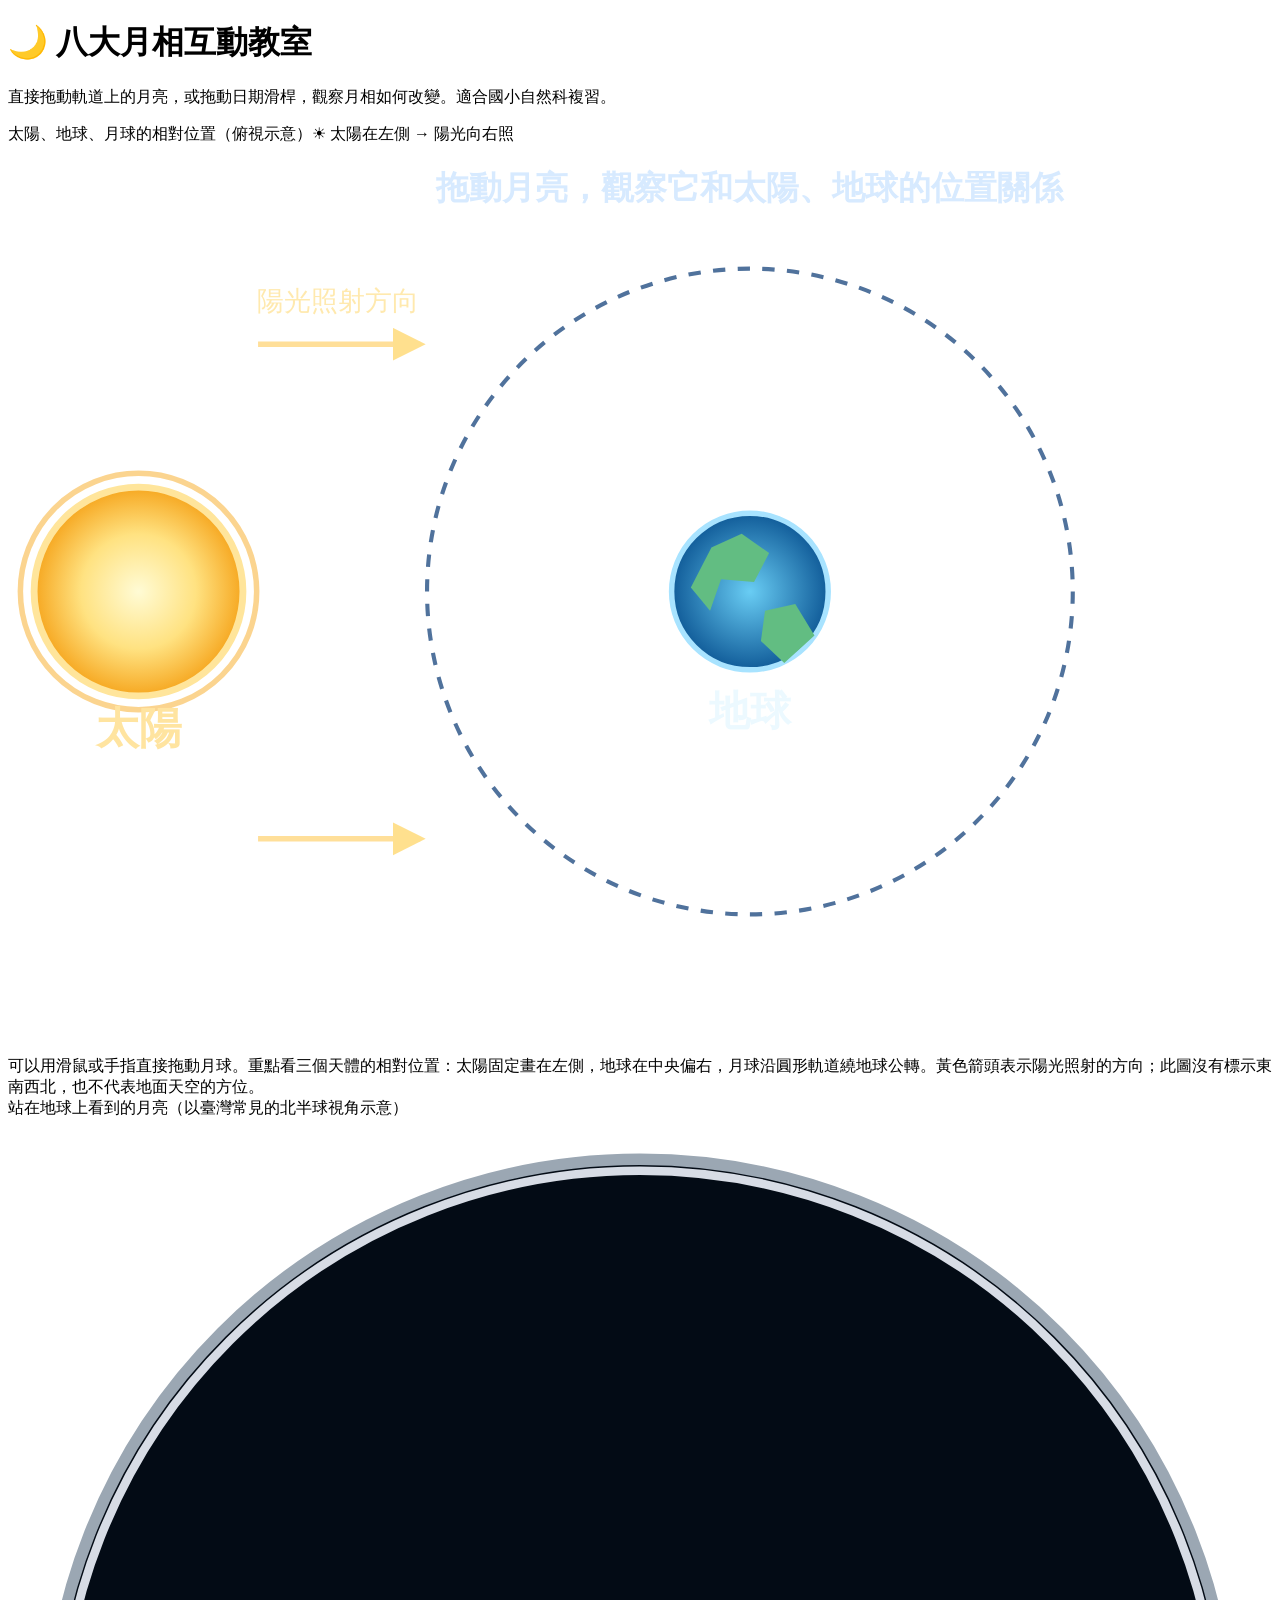
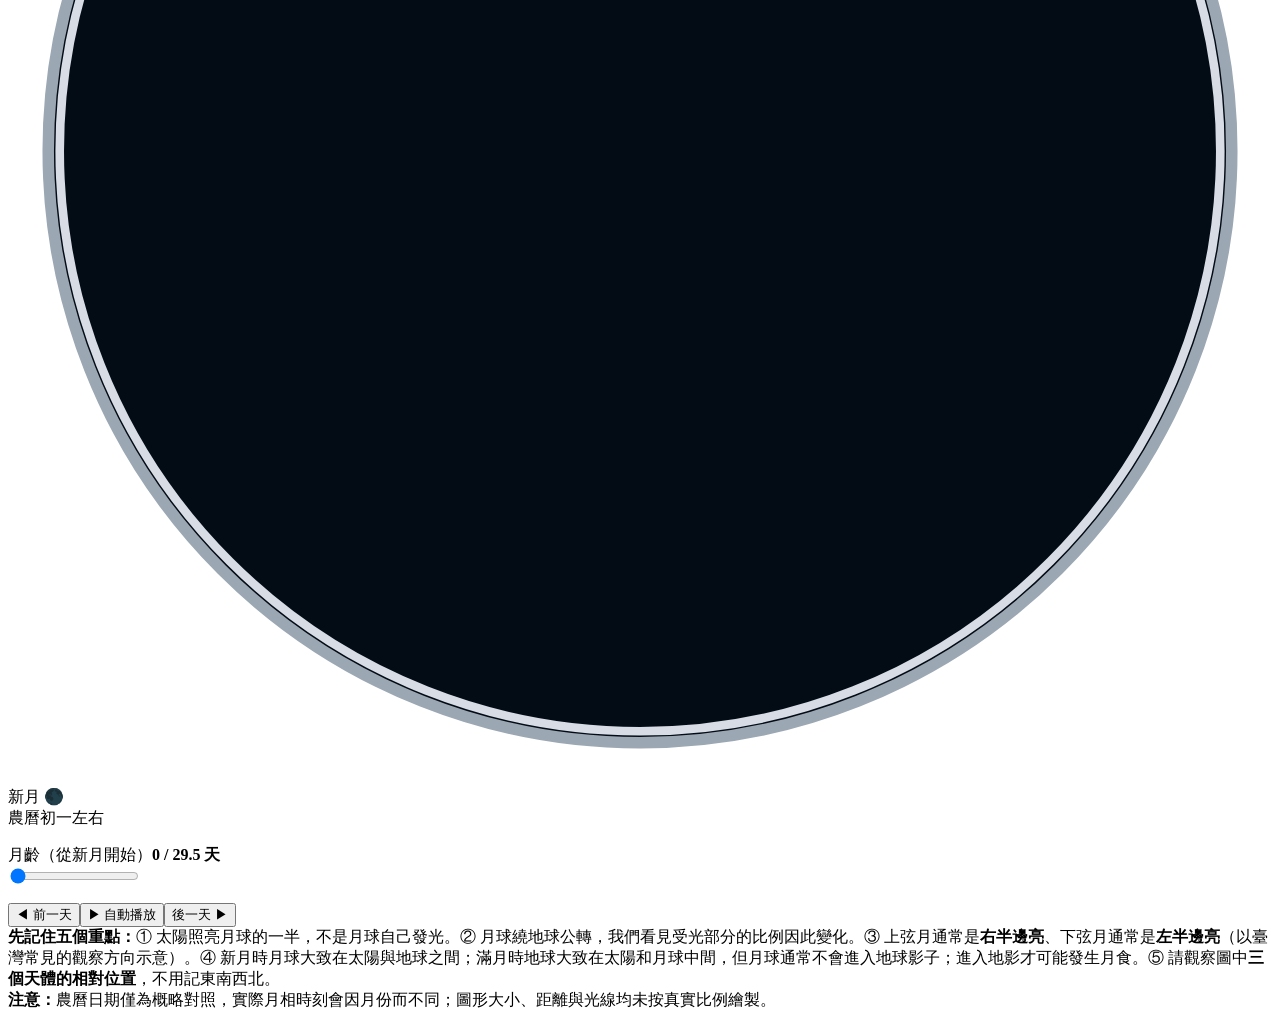
==== index.html @ 9cbc591a "Add index.html" ====
<!doctype html><html lang="zh-Hant"><head><meta charset="UTF-8"><meta name="viewport" content="width=device-width,initial-scale=1"><title>八大月相｜互動自然課</title><link rel="stylesheet" href="./assets/styles.css"></head><body><main class="wrap"><h1>🌙 八大月相互動教室</h1><p class="sub">直接拖動軌道上的月亮，或拖動日期滑桿，觀察月相如何改變。適合國小自然科複習。</p><div class="layout"><section class="panel"><div class="bar"><span class="tag">太陽、地球、月球的相對位置（俯視示意）</span><span class="sun">☀ 太陽在左側 → 陽光向右照</span></div><div class="orbit"><svg viewBox="0 0 920 660" role="img" aria-label="左邊是太陽，中間偏右是地球，月亮可沿著地球周圍軌道拖曳。">
<defs><radialGradient id="earthG"><stop stop-color="#69cdf4"/><stop offset="1" stop-color="#115c99"/></radialGradient><radialGradient id="sunG"><stop stop-color="#fffbd5"/><stop offset=".55" stop-color="#ffe281"/><stop offset="1" stop-color="#f6a720"/></radialGradient><marker id="arrow" markerWidth="8" markerHeight="8" refX="5" refY="3" orient="auto"><path d="M0 0L6 3L0 6Z" fill="#ffda76"/></marker></defs>
<circle cx="540" cy="325" r="235" fill="none" stroke="#50729c" stroke-dasharray="9 9" stroke-width="3"/>
<g><circle cx="95" cy="325" r="76" fill="url(#sunG)" stroke="#ffe59b" stroke-width="5"/><circle cx="95" cy="325" r="86" fill="none" stroke="#f9b845" stroke-width="4" opacity=".6"/><text x="95" y="435" text-anchor="middle" fill="#ffe4a0" font-size="31" font-weight="bold">太陽</text></g>
<g stroke="#ffd983" stroke-width="4" opacity=".82" marker-end="url(#arrow)"><path d="M182 145H300"/><path d="M182 505H300"/></g><text x="240" y="120" text-anchor="middle" fill="#ffe9ae" font-size="20">陽光照射方向</text>
<g><circle cx="540" cy="325" r="57" fill="url(#earthG)" stroke="#a8e3ff" stroke-width="4"/><path d="M512 293l22-10 20 14-11 21-24-2-8 23-14-17zM551 339l22-5 14 23-22 20-17-16z" fill="#62bd82"/><text x="540" y="422" text-anchor="middle" fill="#ecf9ff" font-size="30" font-weight="bold">地球</text></g>
<text x="540" y="39" text-anchor="middle" fill="#d7eaff" font-size="24" font-weight="bold">拖動月亮，觀察它和太陽、地球的位置關係</text>
<g id="moonOrbit"></g>
</svg></div><div class="legend">可以用滑鼠或手指直接拖動月球。重點看三個天體的相對位置：太陽固定畫在左側，地球在中央偏右，月球沿圓形軌道繞地球公轉。黃色箭頭表示陽光照射的方向；此圖沒有標示東南西北，也不代表地面天空的方位。</div></section><section class="panel"><div class="tag">站在地球上看到的月亮（以臺灣常見的北半球視角示意）</div><svg class="moonview" viewBox="0 0 220 220"><defs><clipPath id="clipMoon"><circle cx="110" cy="110" r="101"/></clipPath></defs><circle cx="110" cy="110" r="103" fill="#030b15" stroke="#9ba7b3" stroke-width="2"/><g id="moonLight" clip-path="url(#clipMoon)"></g><circle cx="110" cy="110" r="101" fill="none" stroke="#d7dce5" stroke-width="1.5"/></svg><div id="phase" class="phase">新月 🌑</div><div id="lunar" class="date">農曆初一左右</div><p id="description" class="desc"></p><div class="controls"><div class="bar"><label for="day">月齡（從新月開始）</label><strong class="days"><span id="dayVal">0</span> / 29.5 天</strong></div><input id="day" aria-label="調整月齡" type="range" min="0" max="29.5" value="0" step="0.1"><div class="bar" style="margin-top:15px"><button class="button" id="back">◀ 前一天</button><button class="button" id="play">▶ 自動播放</button><button class="button" id="next">後一天 ▶</button></div><div class="chips" id="chips"></div></div></section></div><aside class="note"><strong>先記住五個重點：</strong>① 太陽照亮月球的一半，不是月球自己發光。② 月球繞地球公轉，我們看見受光部分的比例因此變化。③ 上弦月通常是<strong>右半邊亮</strong>、下弦月通常是<strong>左半邊亮</strong>（以臺灣常見的觀察方向示意）。④ 新月時月球大致在太陽與地球之間；滿月時地球大致在太陽和月球中間，但月球通常不會進入地球影子；進入地影才可能發生月食。⑤ 請觀察圖中<strong>三個天體的相對位置</strong>，不用記東南西北。<br><strong>注意：</strong>農曆日期僅為概略對照，實際月相時刻會因月份而不同；圖形大小、距離與光線均未按真實比例繪製。</aside></main><script src="./assets/phases.js" defer></script><script src="./assets/app.js" defer></script></body></html>
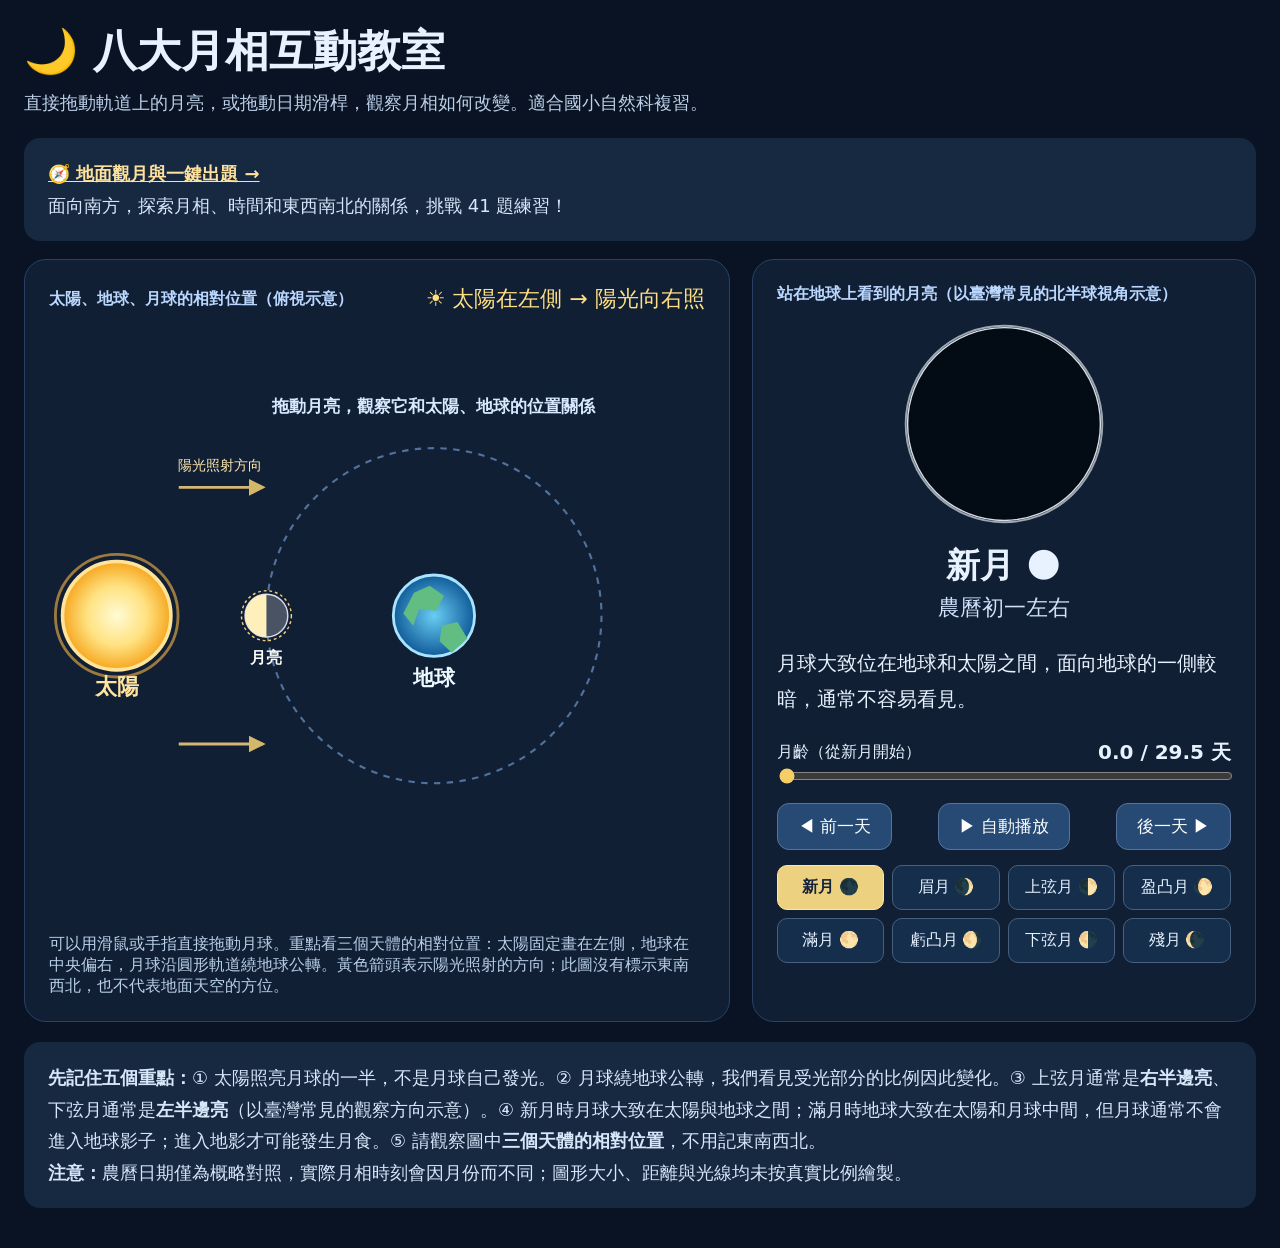
==== commit 5010c3ea: "Link ground observation and 41-question practice" ====
--- a/index.html
+++ b/index.html
@@ -1,4 +1,4 @@
-<!doctype html><html lang="zh-Hant"><head><meta charset="UTF-8"><meta name="viewport" content="width=device-width,initial-scale=1"><title>八大月相｜互動自然課</title><link rel="stylesheet" href="./assets/styles.css"></head><body><main class="wrap"><h1>🌙 八大月相互動教室</h1><p class="sub">直接拖動軌道上的月亮，或拖動日期滑桿，觀察月相如何改變。適合國小自然科複習。</p><div class="layout"><section class="panel"><div class="bar"><span class="tag">太陽、地球、月球的相對位置（俯視示意）</span><span class="sun">☀ 太陽在左側 → 陽光向右照</span></div><div class="orbit"><svg viewBox="0 0 920 660" role="img" aria-label="左邊是太陽，中間偏右是地球，月亮可沿著地球周圍軌道拖曳。">
+<!doctype html><html lang="zh-Hant"><head><meta charset="UTF-8"><meta name="viewport" content="width=device-width,initial-scale=1"><title>八大月相｜互動自然課</title><link rel="stylesheet" href="./assets/styles.css"></head><body><main class="wrap"><h1>🌙 八大月相互動教室</h1><p class="sub">直接拖動軌道上的月亮，或拖動日期滑桿，觀察月相如何改變。適合國小自然科複習。</p><p class="note"><a style="color:#ffe19b;font-weight:bold" href="./sky.html">🧭 地面觀月與一鍵出題 →</a><br>面向南方，探索月相、時間和東西南北的關係，挑戰 41 題練習！</p><div class="layout"><section class="panel"><div class="bar"><span class="tag">太陽、地球、月球的相對位置（俯視示意）</span><span class="sun">☀ 太陽在左側 → 陽光向右照</span></div><div class="orbit"><svg viewBox="0 0 920 660" role="img" aria-label="左邊是太陽，中間偏右是地球，月亮可沿著地球周圍軌道拖曳。">
 <defs><radialGradient id="earthG"><stop stop-color="#69cdf4"/><stop offset="1" stop-color="#115c99"/></radialGradient><radialGradient id="sunG"><stop stop-color="#fffbd5"/><stop offset=".55" stop-color="#ffe281"/><stop offset="1" stop-color="#f6a720"/></radialGradient><marker id="arrow" markerWidth="8" markerHeight="8" refX="5" refY="3" orient="auto"><path d="M0 0L6 3L0 6Z" fill="#ffda76"/></marker></defs>
 <circle cx="540" cy="325" r="235" fill="none" stroke="#50729c" stroke-dasharray="9 9" stroke-width="3"/>
 <g><circle cx="95" cy="325" r="76" fill="url(#sunG)" stroke="#ffe59b" stroke-width="5"/><circle cx="95" cy="325" r="86" fill="none" stroke="#f9b845" stroke-width="4" opacity=".6"/><text x="95" y="435" text-anchor="middle" fill="#ffe4a0" font-size="31" font-weight="bold">太陽</text></g>
--- a/assets/styles.css
+++ b/assets/styles.css
@@ -0,0 +1 @@
+:root{font-family:'Microsoft JhengHei','Noto Sans TC',system-ui,sans-serif;color:#e8f2ff;background:#091324}*{box-sizing:border-box}body{margin:0}.wrap{max-width:1500px;margin:auto;padding:22px 24px 40px}h1{font-size:clamp(30px,3.4vw,48px);margin:0 0 10px}.sub{color:#bdd0e9;font-size:18px;margin:0 0 23px}.layout{display:grid;grid-template-columns:minmax(480px,1.4fr) minmax(340px,1fr);gap:22px}.panel{background:#111f35;border:1px solid #2a4163;border-radius:22px;padding:24px}.orbit{position:relative;min-height:610px;display:grid;place-items:center}.orbit svg{width:100%;max-width:920px;height:auto;touch-action:none}#moonOrbit{cursor:grab}#moonOrbit:active{cursor:grabbing}.tag{font-weight:bold;color:#bad8ff}.sun{font-size:22px;color:#ffdf83}.moonview{width:210px;height:210px;display:block;margin:14px auto}.phase{font-size:34px;font-weight:800;text-align:center;margin:4px}.date{text-align:center;font-size:22px;color:#d0e1f9}.desc{font-size:20px;line-height:1.8;margin-top:22px}.controls{margin-top:22px}.controls input{width:100%;accent-color:#f6cd66}.bar{display:flex;justify-content:space-between;align-items:center;gap:12px;flex-wrap:wrap}.button{background:#264a74;border:1px solid #58749d;color:white;border-radius:12px;padding:11px 20px;font-size:17px;cursor:pointer}.button:hover{background:#35618f}.days{font-size:20px;font-weight:bold}.chips{display:grid;grid-template-columns:repeat(4,1fr);gap:8px;margin-top:15px}.chips button{padding:11px 4px;border:1px solid #47607e;color:#e8f2ff;background:#152e4c;border-radius:10px;font-size:16px;cursor:pointer}.chips button.active{background:#ecd181;color:#16233a;font-weight:bold;border-color:#ffe6a4}.note{margin-top:20px;padding:20px 24px;border-radius:16px;background:#162941;font-size:18px;line-height:1.75;color:#d7e7fa}.legend{font-size:16px;color:#b8cfe8;margin-top:10px}.direction{font-size:20px;font-weight:800;fill:#f1f7ff}.orb-label{fill:#e4ebf7;font-size:15px}.earth-label{fill:#eaf5ff;font-size:18px;font-weight:700}@media(max-width:1000px){.layout{grid-template-columns:1fr}.orbit{min-height:400px}}@media(max-width:570px){.wrap{padding:12px}.panel{padding:15px}.chips{grid-template-columns:repeat(2,1fr)}.moonview{width:160px;height:160px}.desc{font-size:17px}.orbit{min-height:300px}}
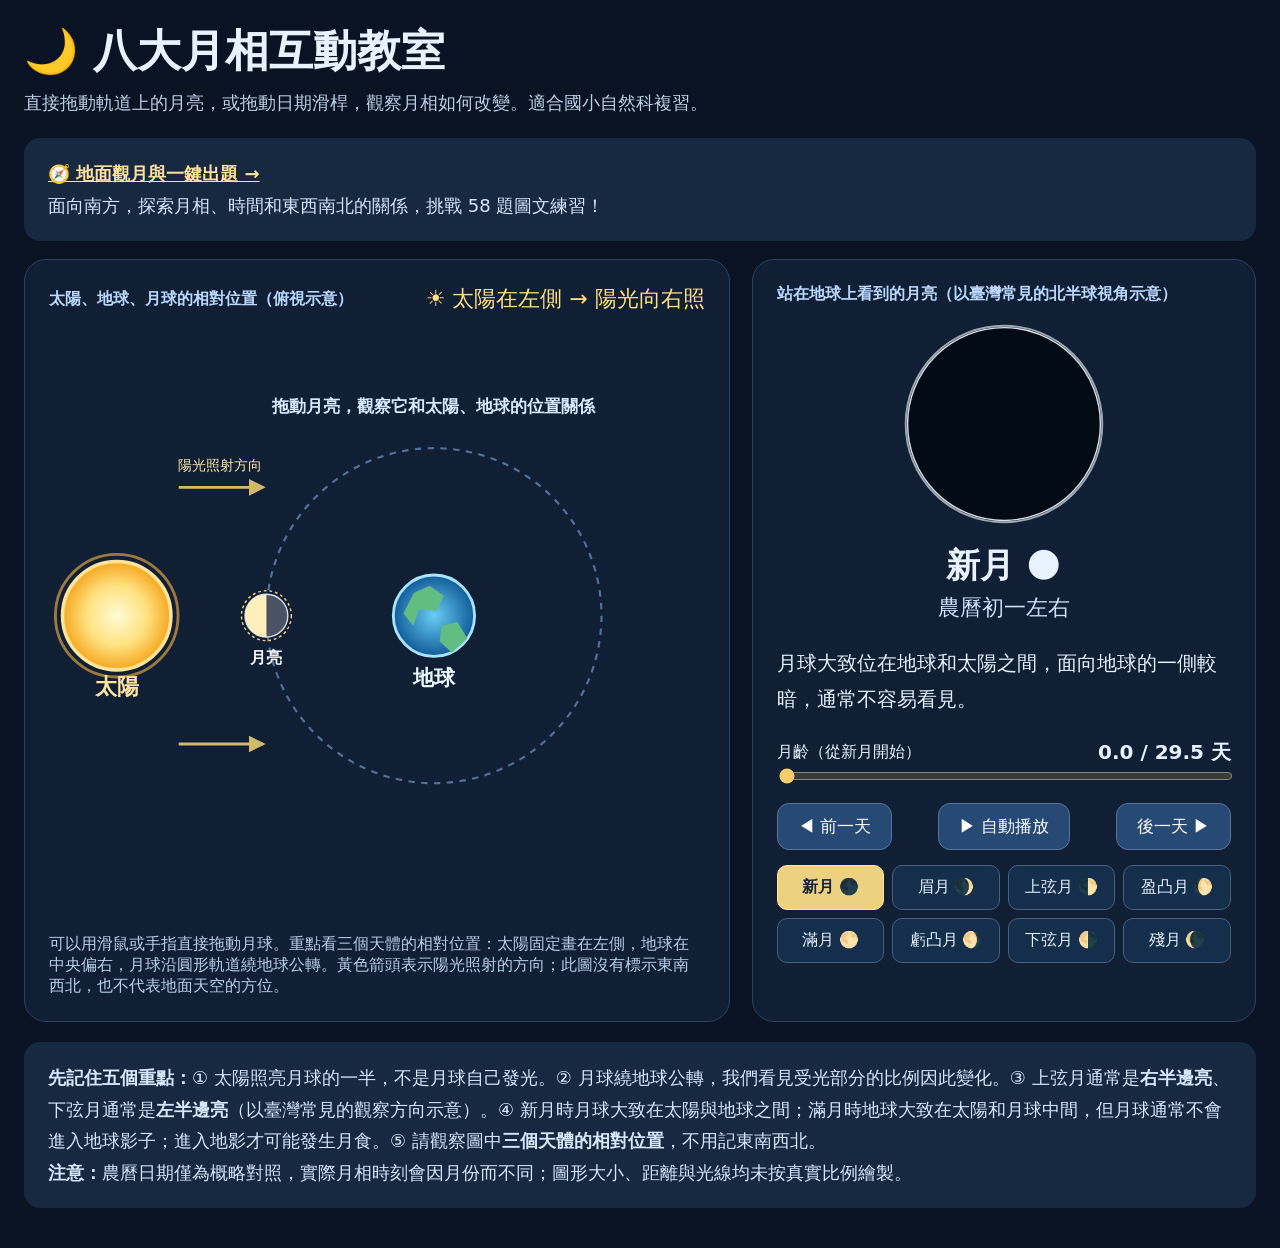
==== commit 70c69676: "Add illustrated and text question modes with 58 questions" ====
--- a/index.html
+++ b/index.html
@@ -1,4 +1,4 @@
-<!doctype html><html lang="zh-Hant"><head><meta charset="UTF-8"><meta name="viewport" content="width=device-width,initial-scale=1"><title>八大月相｜互動自然課</title><link rel="stylesheet" href="./assets/styles.css"></head><body><main class="wrap"><h1>🌙 八大月相互動教室</h1><p class="sub">直接拖動軌道上的月亮，或拖動日期滑桿，觀察月相如何改變。適合國小自然科複習。</p><p class="note"><a style="color:#ffe19b;font-weight:bold" href="./sky.html">🧭 地面觀月與一鍵出題 →</a><br>面向南方，探索月相、時間和東西南北的關係，挑戰 41 題練習！</p><div class="layout"><section class="panel"><div class="bar"><span class="tag">太陽、地球、月球的相對位置（俯視示意）</span><span class="sun">☀ 太陽在左側 → 陽光向右照</span></div><div class="orbit"><svg viewBox="0 0 920 660" role="img" aria-label="左邊是太陽，中間偏右是地球，月亮可沿著地球周圍軌道拖曳。">
+<!doctype html><html lang="zh-Hant"><head><meta charset="UTF-8"><meta name="viewport" content="width=device-width,initial-scale=1"><title>八大月相｜互動自然課</title><link rel="stylesheet" href="./assets/styles.css"></head><body><main class="wrap"><h1>🌙 八大月相互動教室</h1><p class="sub">直接拖動軌道上的月亮，或拖動日期滑桿，觀察月相如何改變。適合國小自然科複習。</p><p class="note"><a style="color:#ffe19b;font-weight:bold" href="./sky.html">🧭 地面觀月與一鍵出題 →</a><br>面向南方，探索月相、時間和東西南北的關係，挑戰 58 題圖文練習！</p><div class="layout"><section class="panel"><div class="bar"><span class="tag">太陽、地球、月球的相對位置（俯視示意）</span><span class="sun">☀ 太陽在左側 → 陽光向右照</span></div><div class="orbit"><svg viewBox="0 0 920 660" role="img" aria-label="左邊是太陽，中間偏右是地球，月亮可沿著地球周圍軌道拖曳。">
 <defs><radialGradient id="earthG"><stop stop-color="#69cdf4"/><stop offset="1" stop-color="#115c99"/></radialGradient><radialGradient id="sunG"><stop stop-color="#fffbd5"/><stop offset=".55" stop-color="#ffe281"/><stop offset="1" stop-color="#f6a720"/></radialGradient><marker id="arrow" markerWidth="8" markerHeight="8" refX="5" refY="3" orient="auto"><path d="M0 0L6 3L0 6Z" fill="#ffda76"/></marker></defs>
 <circle cx="540" cy="325" r="235" fill="none" stroke="#50729c" stroke-dasharray="9 9" stroke-width="3"/>
 <g><circle cx="95" cy="325" r="76" fill="url(#sunG)" stroke="#ffe59b" stroke-width="5"/><circle cx="95" cy="325" r="86" fill="none" stroke="#f9b845" stroke-width="4" opacity=".6"/><text x="95" y="435" text-anchor="middle" fill="#ffe4a0" font-size="31" font-weight="bold">太陽</text></g>
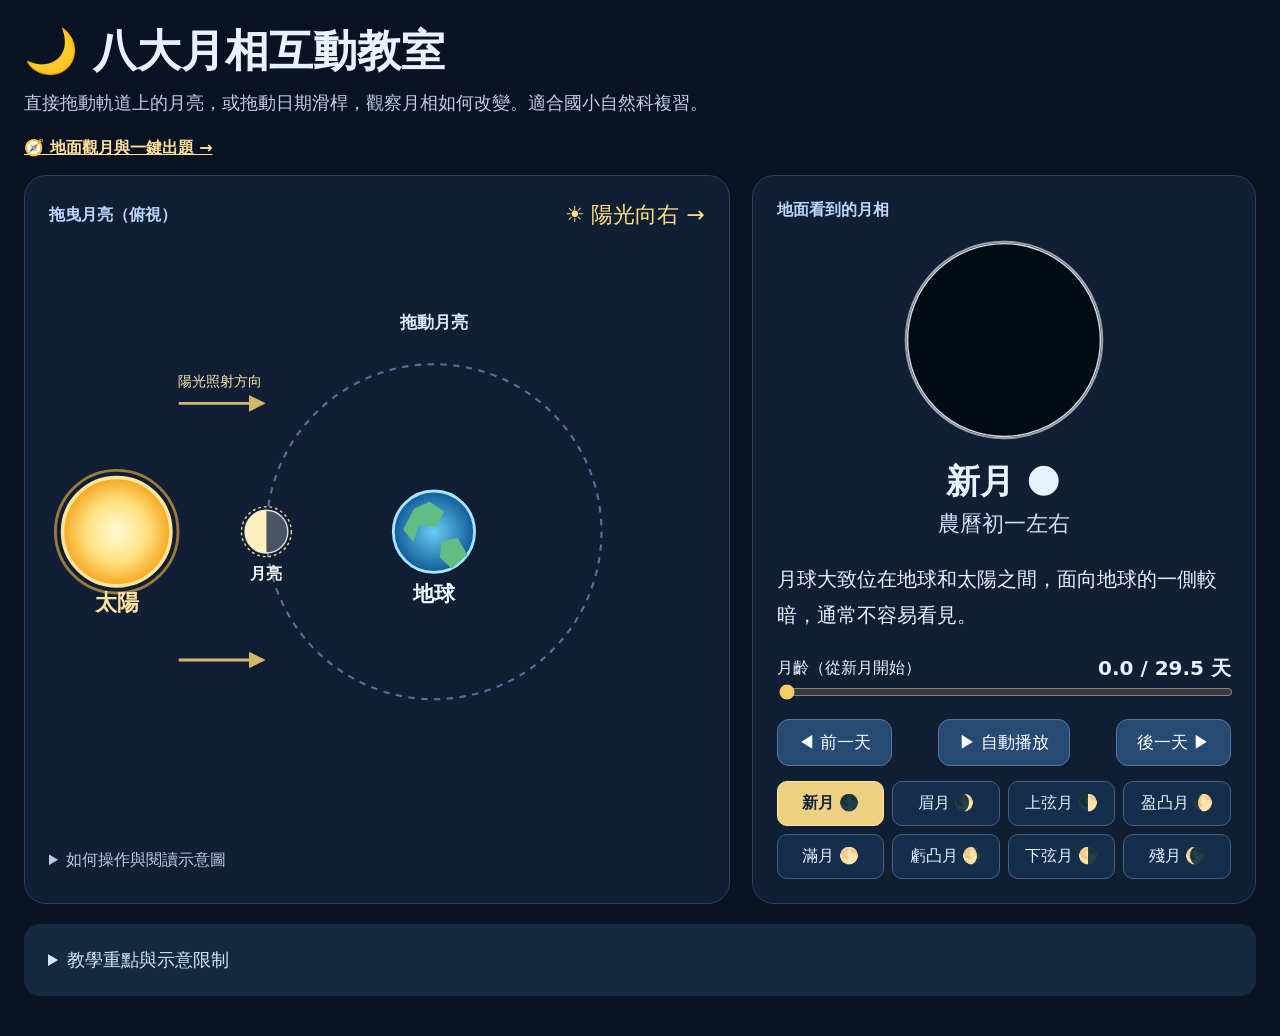
==== commit 2fd9a1ae: "Align interactive diagrams and compact learning cards" ====
--- a/index.html
+++ b/index.html
@@ -1,9 +1,9 @@
-<!doctype html><html lang="zh-Hant"><head><meta charset="UTF-8"><meta name="viewport" content="width=device-width,initial-scale=1"><title>八大月相｜互動自然課</title><link rel="stylesheet" href="./assets/styles.css"></head><body><main class="wrap"><h1>🌙 八大月相互動教室</h1><p class="sub">直接拖動軌道上的月亮，或拖動日期滑桿，觀察月相如何改變。適合國小自然科複習。</p><p class="note"><a style="color:#ffe19b;font-weight:bold" href="./sky.html">🧭 地面觀月與一鍵出題 →</a><br>面向南方，探索月相、時間和東西南北的關係，挑戰 58 題圖文練習！</p><div class="layout"><section class="panel"><div class="bar"><span class="tag">太陽、地球、月球的相對位置（俯視示意）</span><span class="sun">☀ 太陽在左側 → 陽光向右照</span></div><div class="orbit"><svg viewBox="0 0 920 660" role="img" aria-label="左邊是太陽，中間偏右是地球，月亮可沿著地球周圍軌道拖曳。">
-<defs><radialGradient id="earthG"><stop stop-color="#69cdf4"/><stop offset="1" stop-color="#115c99"/></radialGradient><radialGradient id="sunG"><stop stop-color="#fffbd5"/><stop offset=".55" stop-color="#ffe281"/><stop offset="1" stop-color="#f6a720"/></radialGradient><marker id="arrow" markerWidth="8" markerHeight="8" refX="5" refY="3" orient="auto"><path d="M0 0L6 3L0 6Z" fill="#ffda76"/></marker></defs>
-<circle cx="540" cy="325" r="235" fill="none" stroke="#50729c" stroke-dasharray="9 9" stroke-width="3"/>
-<g><circle cx="95" cy="325" r="76" fill="url(#sunG)" stroke="#ffe59b" stroke-width="5"/><circle cx="95" cy="325" r="86" fill="none" stroke="#f9b845" stroke-width="4" opacity=".6"/><text x="95" y="435" text-anchor="middle" fill="#ffe4a0" font-size="31" font-weight="bold">太陽</text></g>
-<g stroke="#ffd983" stroke-width="4" opacity=".82" marker-end="url(#arrow)"><path d="M182 145H300"/><path d="M182 505H300"/></g><text x="240" y="120" text-anchor="middle" fill="#ffe9ae" font-size="20">陽光照射方向</text>
-<g><circle cx="540" cy="325" r="57" fill="url(#earthG)" stroke="#a8e3ff" stroke-width="4"/><path d="M512 293l22-10 20 14-11 21-24-2-8 23-14-17zM551 339l22-5 14 23-22 20-17-16z" fill="#62bd82"/><text x="540" y="422" text-anchor="middle" fill="#ecf9ff" font-size="30" font-weight="bold">地球</text></g>
-<text x="540" y="39" text-anchor="middle" fill="#d7eaff" font-size="24" font-weight="bold">拖動月亮，觀察它和太陽、地球的位置關係</text>
-<g id="moonOrbit"></g>
-</svg></div><div class="legend">可以用滑鼠或手指直接拖動月球。重點看三個天體的相對位置：太陽固定畫在左側，地球在中央偏右，月球沿圓形軌道繞地球公轉。黃色箭頭表示陽光照射的方向；此圖沒有標示東南西北，也不代表地面天空的方位。</div></section><section class="panel"><div class="tag">站在地球上看到的月亮（以臺灣常見的北半球視角示意）</div><svg class="moonview" viewBox="0 0 220 220"><defs><clipPath id="clipMoon"><circle cx="110" cy="110" r="101"/></clipPath></defs><circle cx="110" cy="110" r="103" fill="#030b15" stroke="#9ba7b3" stroke-width="2"/><g id="moonLight" clip-path="url(#clipMoon)"></g><circle cx="110" cy="110" r="101" fill="none" stroke="#d7dce5" stroke-width="1.5"/></svg><div id="phase" class="phase">新月 🌑</div><div id="lunar" class="date">農曆初一左右</div><p id="description" class="desc"></p><div class="controls"><div class="bar"><label for="day">月齡（從新月開始）</label><strong class="days"><span id="dayVal">0</span> / 29.5 天</strong></div><input id="day" aria-label="調整月齡" type="range" min="0" max="29.5" value="0" step="0.1"><div class="bar" style="margin-top:15px"><button class="button" id="back">◀ 前一天</button><button class="button" id="play">▶ 自動播放</button><button class="button" id="next">後一天 ▶</button></div><div class="chips" id="chips"></div></div></section></div><aside class="note"><strong>先記住五個重點：</strong>① 太陽照亮月球的一半，不是月球自己發光。② 月球繞地球公轉，我們看見受光部分的比例因此變化。③ 上弦月通常是<strong>右半邊亮</strong>、下弦月通常是<strong>左半邊亮</strong>（以臺灣常見的觀察方向示意）。④ 新月時月球大致在太陽與地球之間；滿月時地球大致在太陽和月球中間，但月球通常不會進入地球影子；進入地影才可能發生月食。⑤ 請觀察圖中<strong>三個天體的相對位置</strong>，不用記東南西北。<br><strong>注意：</strong>農曆日期僅為概略對照，實際月相時刻會因月份而不同；圖形大小、距離與光線均未按真實比例繪製。</aside></main><script src="./assets/phases.js" defer></script><script src="./assets/app.js" defer></script></body></html>
+<!doctype html><html lang="zh-Hant"><head><meta charset="UTF-8"><meta name="viewport" content="width=device-width,initial-scale=1"><title>八大月相｜互動自然課</title><link rel="stylesheet" href="./assets/styles.css"></head><body class="orbit-page"><main class="wrap"><h1>🌙 八大月相互動教室</h1><p class="sub">直接拖動軌道上的月亮，或拖動日期滑桿，觀察月相如何改變。適合國小自然科複習。</p><p class="page-link"><a style="color:#ffe19b;font-weight:bold" href="./sky.html">🧭 地面觀月與一鍵出題 →</a></p><div class="layout"><section class="panel"><div class="bar"><span class="tag">拖曳月亮（俯視）</span><span class="sun">☀ 陽光向右 →</span></div><div class="orbit"><svg viewBox="0 0 920 660" role="img" aria-label="左邊是太陽，中間偏右是地球，月亮可沿著地球周圍軌道拖曳。">
+<defs><radialGradient id="earthG"><stop stop-color="#69cdf4"/><stop offset="1" stop-color="#115c99"/></radialGradient><radialGradient id="sunG"><stop stop-color="#fffbd5"/><stop offset=".55" stop-color="#ffe281"/><stop offset="1" stop-color="#f6a720"/></radialGradient><marker id="arrow" markerWidth="8" markerHeight="8" refX="5" refY="3" orient="auto"><path d="M0 0L6 3L0 6Z" fill="#ffda76"/></marker></defs>
+<circle cx="540" cy="325" r="235" fill="none" stroke="#50729c" stroke-dasharray="9 9" stroke-width="3"/>
+<g><circle cx="95" cy="325" r="76" fill="url(#sunG)" stroke="#ffe59b" stroke-width="5"/><circle cx="95" cy="325" r="86" fill="none" stroke="#f9b845" stroke-width="4" opacity=".6"/><text x="95" y="435" text-anchor="middle" fill="#ffe4a0" font-size="31" font-weight="bold">太陽</text></g>
+<g stroke="#ffd983" stroke-width="4" opacity=".82" marker-end="url(#arrow)"><path d="M182 145H300"/><path d="M182 505H300"/></g><text x="240" y="120" text-anchor="middle" fill="#ffe9ae" font-size="20">陽光照射方向</text>
+<g><circle cx="540" cy="325" r="57" fill="url(#earthG)" stroke="#a8e3ff" stroke-width="4"/><path d="M512 293l22-10 20 14-11 21-24-2-8 23-14-17zM551 339l22-5 14 23-22 20-17-16z" fill="#62bd82"/><text x="540" y="422" text-anchor="middle" fill="#ecf9ff" font-size="30" font-weight="bold">地球</text></g>
+<text x="540" y="39" text-anchor="middle" fill="#d7eaff" font-size="24" font-weight="bold">拖動月亮</text>
+<g id="moonOrbit"></g>
+</svg></div><details class="legend"><summary>如何操作與閱讀示意圖</summary><p>可以用滑鼠或手指直接拖動月球。重點看三個天體的相對位置：太陽固定畫在左側，地球在中央偏右，月球沿圓形軌道繞地球公轉。黃色箭頭表示陽光照射的方向；此圖沒有標示東南西北，也不代表地面天空的方位。</p></details></section><section class="panel"><div class="tag">地面看到的月相</div><svg class="moonview" viewBox="0 0 220 220"><defs><clipPath id="clipMoon"><circle cx="110" cy="110" r="101"/></clipPath></defs><circle cx="110" cy="110" r="103" fill="#030b15" stroke="#9ba7b3" stroke-width="2"/><g id="moonLight" clip-path="url(#clipMoon)"></g><circle cx="110" cy="110" r="101" fill="none" stroke="#d7dce5" stroke-width="1.5"/></svg><div id="phase" class="phase">新月 🌑</div><div id="lunar" class="date">農曆初一左右</div><p id="description" class="desc"></p><div class="controls"><div class="bar"><label for="day">月齡（從新月開始）</label><strong class="days"><span id="dayVal">0</span> / 29.5 天</strong></div><input id="day" aria-label="調整月齡" type="range" min="0" max="29.5" value="0" step="0.1"><div class="bar" style="margin-top:15px"><button class="button" id="back">◀ 前一天</button><button class="button" id="play">▶ 自動播放</button><button class="button" id="next">後一天 ▶</button></div><div class="chips" id="chips"></div></div></section></div><details class="note"><summary>教學重點與示意限制</summary><strong>先記住五個重點：</strong>① 太陽照亮月球的一半，不是月球自己發光。② 月球繞地球公轉，我們看見受光部分的比例因此變化。③ 上弦月通常是<strong>右半邊亮</strong>、下弦月通常是<strong>左半邊亮</strong>（以臺灣常見的觀察方向示意）。④ 新月時月球大致在太陽與地球之間；滿月時地球大致在太陽和月球中間，但月球通常不會進入地球影子；進入地影才可能發生月食。⑤ 請觀察圖中<strong>三個天體的相對位置</strong>，不用記東南西北。<br><strong>注意：</strong>農曆日期僅為概略對照，實際月相時刻會因月份而不同；圖形大小、距離與光線均未按真實比例繪製。</details></main><script src="./assets/phases.js" defer></script><script src="./assets/app.js" defer></script></body></html>
